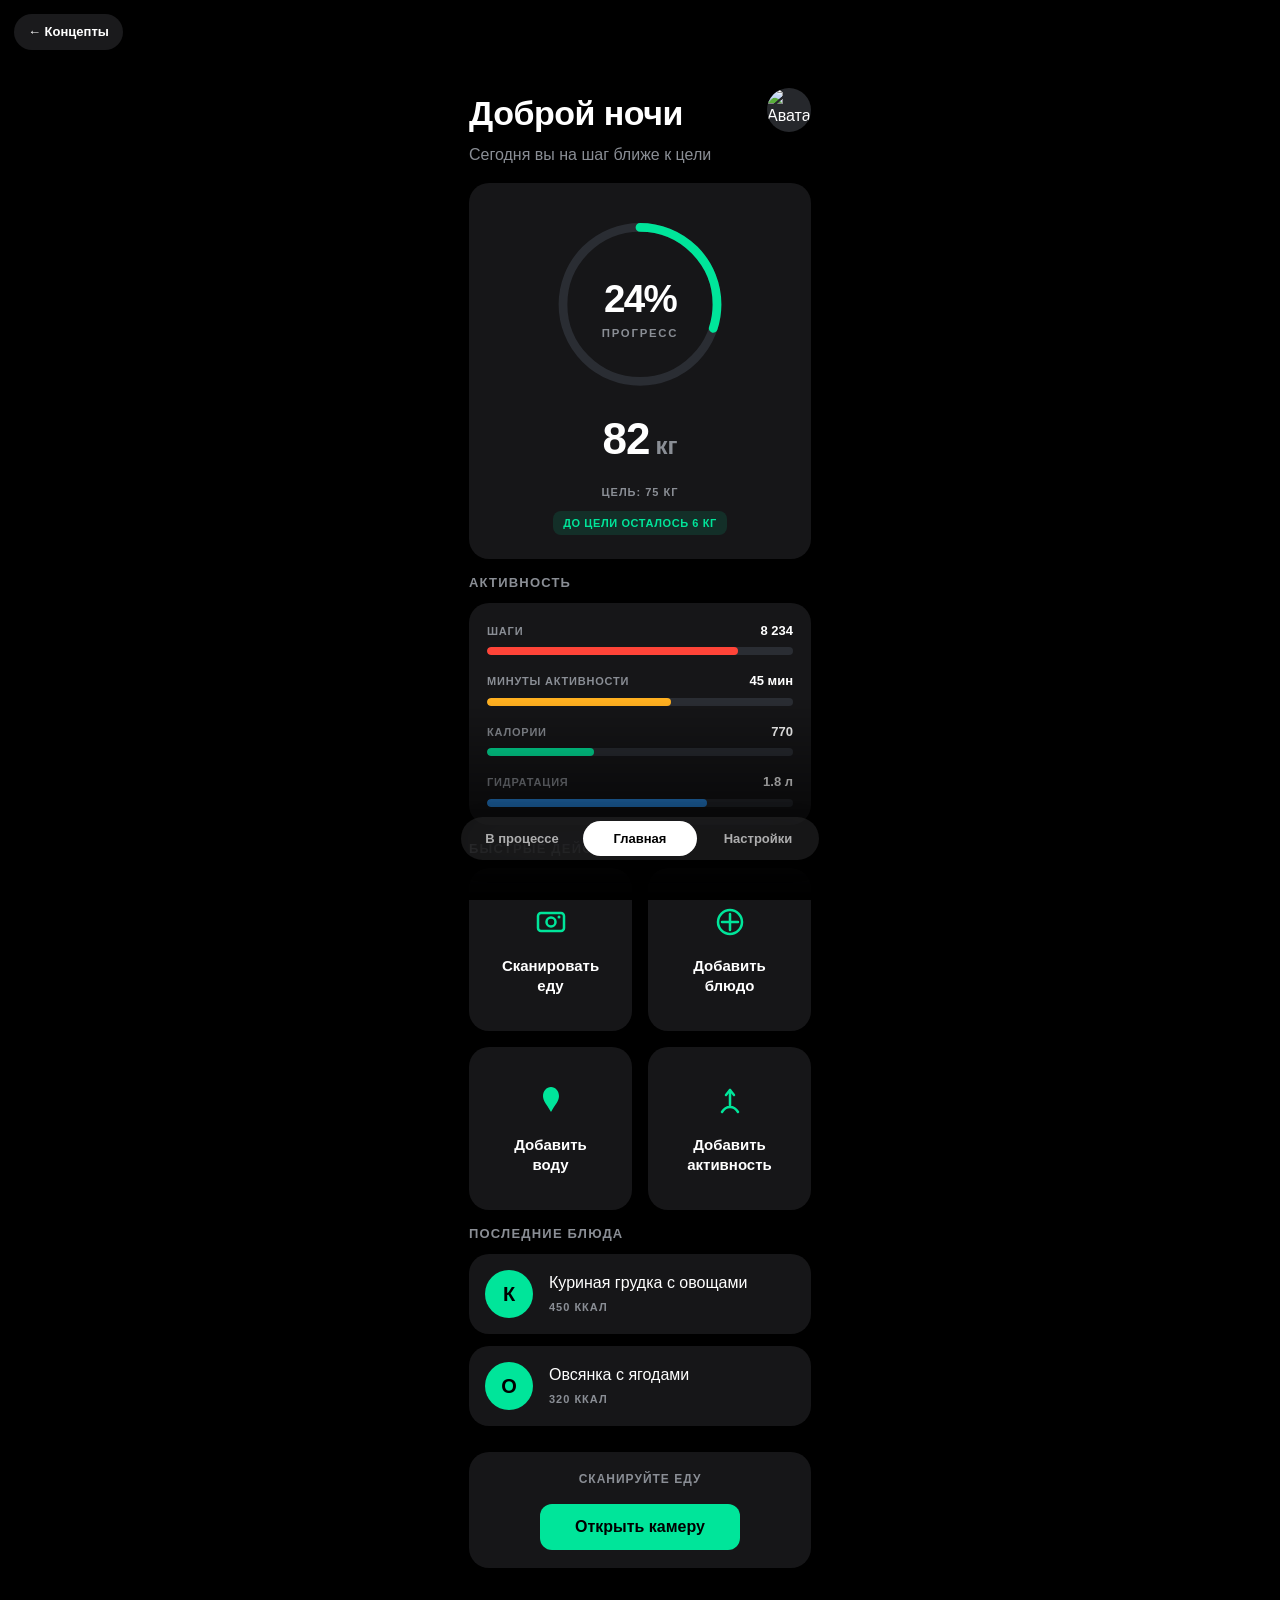
==== whoop.html @ 2851d8f7 "Add files via upload" ====
<!DOCTYPE html>
<html lang="ru">
<head>
    <meta charset="UTF-8">
    <meta name="viewport" content="width=device-width, initial-scale=1.0">
    <title>NutriMe — WHOOP</title>
    <link rel="stylesheet" href="styles.css">
    <link rel="stylesheet" href="variant-whoop.css">
</head>
<body>
    <a class="back-to-concepts" href="index.html">← Концепты</a>
    <div class="app">
        <header class="header">
            <div class="header-content">
                <div class="greeting">
                    <h1 class="large-title">Доброе утро</h1>
                    <p class="subtitle">Сегодня вы на шаг ближе к цели</p>
                </div>
                <div class="user-avatar">
                    <img src="avatar.jpg" alt="Аватар">
                </div>
            </div>
        </header>

        <main class="main-content whoop-dash" id="mainPage">
            <section class="progress-card-large card whoop-hero" onclick="openWeightModal()">
                <div class="progress-circle-large">
                    <svg width="100" height="100">
                        <circle cx="50" cy="50" r="44" class="progress-bg"></circle>
                        <circle cx="50" cy="50" r="44" class="progress-fill" data-target-progress="0"></circle>
                    </svg>
                    <div class="ring-center">
                        <div class="progress-percent-large" id="progressPercent">0%</div>
                        <div class="ring-sub">Прогресс</div>
                    </div>
                </div>
                <div class="whoop-hero-foot">
                    <div class="current-weight-large">
                        <span class="weight-number-large" id="currentWeight">82</span>
                        <span class="weight-unit-large">кг</span>
                    </div>
                    <p class="goal-text-large" id="goalWeight">Цель: 75 кг</p>
                    <p class="remaining-large">До цели осталось 7 кг</p>
                </div>
            </section>

            <section class="activity-section">
                <h2 class="title">Активность</h2>
                <div class="card whoop-zones">
                    <div class="zone-row">
                        <div class="zone-head">
                            <span class="zone-label">Шаги</span>
                            <span class="zone-val">8 234</span>
                        </div>
                        <div class="zone-track">
                            <div class="zone-fill zone-red" style="width: 82%"></div>
                        </div>
                    </div>
                    <div class="zone-row">
                        <div class="zone-head">
                            <span class="zone-label">Минуты активности</span>
                            <span class="zone-val">45 мин</span>
                        </div>
                        <div class="zone-track">
                            <div class="zone-fill zone-yellow" style="width: 60%"></div>
                        </div>
                    </div>
                    <div class="zone-row">
                        <div class="zone-head">
                            <span class="zone-label">Калории</span>
                            <span class="zone-val big-number">450</span>
                        </div>
                        <div class="zone-track">
                            <div class="zone-fill zone-green calories-progress-fill" style="width: 66%"></div>
                        </div>
                    </div>
                    <div class="zone-row">
                        <div class="zone-head">
                            <span class="zone-label">Гидратация</span>
                            <span class="zone-val hydration-text">1.8 л</span>
                        </div>
                        <div class="zone-track">
                            <div class="zone-fill zone-blue hydration-fill" style="--fill: 72%; width: 72%"></div>
                        </div>
                    </div>
                </div>
            </section>

            <section class="quick-actions">
                <h2 class="title">Быстрые действия</h2>
                <div class="actions-grid">
                    <button class="action-button">
                        <span class="action-icon">
                            <svg width="36" height="36" viewBox="0 0 36 36" fill="none">
                                <rect x="5" y="9" width="26" height="18" rx="3" stroke="currentColor" stroke-width="2.5"/>
                                <circle cx="18" cy="18" r="4.5" stroke="currentColor" stroke-width="2.5"/>
                                <circle cx="26" cy="13" r="1.5" fill="currentColor"/>
                            </svg>
                        </span>
                        <span class="action-text">Сканировать еду</span>
                    </button>
                    <button class="action-button" onclick="openMealModal()">
                        <span class="action-icon">
                            <svg width="36" height="36" viewBox="0 0 36 36" fill="none">
                                <path d="M18 10V26M10 18H26" stroke="currentColor" stroke-width="2.5" stroke-linecap="round"/>
                                <circle cx="18" cy="18" r="12" stroke="currentColor" stroke-width="2.5"/>
                            </svg>
                        </span>
                        <span class="action-text">Добавить блюдо</span>
                    </button>
                    <button class="action-button">
                        <span class="action-icon">
                            <svg width="36" height="36" viewBox="0 0 36 36" fill="none">
                                <path d="M18 4C13.5 4 10 8 10 13C10 18 13.5 21 18 29C22.5 21 26 18 26 13C26 8 22.5 4 18 4Z" fill="currentColor"/>
                            </svg>
                        </span>
                        <span class="action-text">Добавить воду</span>
                    </button>
                    <button class="action-button">
                        <span class="action-icon">
                            <svg width="36" height="36" viewBox="0 0 36 36" fill="none">
                                <path d="M14 12L18 7L22 12" stroke="currentColor" stroke-width="2.5" stroke-linecap="round" stroke-linejoin="round"/>
                                <path d="M18 7V22" stroke="currentColor" stroke-width="2.5" stroke-linecap="round"/>
                                <path d="M10 29C10 29 13 24 18 24C23 24 26 29 26 29" stroke="currentColor" stroke-width="2.5" stroke-linecap="round"/>
                            </svg>
                        </span>
                        <span class="action-text">Добавить активность</span>
                    </button>
                </div>
            </section>

            <section class="recent-meals">
                <h2 class="title">Последние блюда</h2>
                <div class="meals-list-wrapper" id="mealsListWrapper">
                    <div class="meals-list" id="mealsList"></div>
                </div>
                <button class="show-more-meals" id="showMoreMeals" style="display: none;" onclick="toggleMealsList()">
                    <svg class="show-more-chevron" id="showMoreChevron" width="24" height="24" viewBox="0 0 24 24" fill="none">
                        <path d="M6 9L12 15L18 9" stroke="currentColor" stroke-width="2.5" stroke-linecap="round" stroke-linejoin="round"/>
                    </svg>
                </button>
            </section>

            <section class="scanner-card card">
                <div class="card-content center">
                    <h2 class="headline">Сканируйте еду</h2>
                    <button class="primary-button">Открыть камеру</button>
                </div>
            </section>
        </main>

        <main class="main-content settings-page" id="settingsPage" style="display: none;">
            <section class="settings-section">
                <h2 class="title">Настройки</h2>
                <div class="card settings-card">
                    <div class="setting-item">
                        <div class="setting-info">
                            <p class="headline">Язык</p>
                            <p class="caption">Выберите язык интерфейса</p>
                        </div>
                        <div class="custom-select" id="languageCustomSelect">
                            <div class="custom-select-trigger">
                                <span class="custom-select-value">Русский</span>
                            </div>
                            <div class="custom-select-options">
                                <div class="custom-select-option selected" data-value="ru">Русский</div>
                                <div class="custom-select-option" data-value="en">Английский</div>
                            </div>
                        </div>
                    </div>
                </div>
                <div class="card settings-card">
                    <div class="setting-item">
                        <div class="setting-info">
                            <p class="headline">Тема</p>
                            <p class="caption">Выберите тему оформления</p>
                        </div>
                        <div class="custom-select" id="themeCustomSelect">
                            <div class="custom-select-trigger">
                                <span class="custom-select-value">Темная</span>
                            </div>
                            <div class="custom-select-options">
                                <div class="custom-select-option" data-value="light">Светлая</div>
                                <div class="custom-select-option selected" data-value="dark">Темная</div>
                            </div>
                        </div>
                    </div>
                </div>
                <div class="card settings-card">
                    <div class="setting-item">
                        <div class="setting-info">
                            <p class="headline">О приложении</p>
                            <p class="caption">NutriMe v1.0</p>
                        </div>
                    </div>
                </div>
            </section>
        </main>

        <nav class="bottom-nav">
            <button class="nav-button" data-page="progress"><span class="nav-text">In progress</span></button>
            <button class="nav-button active" data-page="main"><span class="nav-text">Main</span></button>
            <button class="nav-button" data-page="settings"><span class="nav-text">Settings</span></button>
        </nav>

        <div class="gradient-fade" id="gradientFade"></div>
    </div>

    <div class="modal" id="weightModal" style="display: none;">
        <div class="modal-content">
            <h2 class="modal-title">Обновить вес</h2>
            <div class="input-group">
                <label class="input-label">Начальный вес (кг)</label>
                <input type="number" id="inputStartWeight" class="input-field" placeholder="85">
            </div>
            <div class="input-group">
                <label class="input-label">Текущий вес (кг)</label>
                <input type="number" id="inputCurrentWeight" class="input-field" placeholder="82">
            </div>
            <div class="input-group">
                <label class="input-label">Целевой вес (кг)</label>
                <input type="number" id="inputGoalWeight" class="input-field" placeholder="75">
            </div>
            <div class="modal-buttons">
                <button class="modal-button secondary" onclick="closeWeightModal()">Отмена</button>
                <button class="modal-button primary" onclick="saveWeight()">Сохранить</button>
            </div>
        </div>
    </div>

    <div class="modal" id="mealModal" style="display: none;">
        <div class="modal-content">
            <h2 class="modal-title">Добавить блюдо</h2>
            <div class="input-group">
                <label class="input-label">Название блюда</label>
                <input type="text" id="inputMealName" class="input-field" placeholder="Овсянка с ягодами">
            </div>
            <div class="input-group">
                <label class="input-label">Калории (ккал)</label>
                <input type="number" id="inputMealCalories" class="input-field" placeholder="320">
            </div>
            <div class="input-group">
                <label class="input-label">Фото (необязательно)</label>
                <div class="photo-upload-wrapper">
                    <input type="file" id="inputMealPhoto" class="photo-input" accept="image/*" onchange="previewMealPhoto(event)">
                    <label for="inputMealPhoto" class="photo-upload-label">
                        <div class="photo-preview" id="photoPreview">
                            <svg width="32" height="32" viewBox="0 0 32 32" fill="none">
                                <path d="M16 10V22M10 16H22" stroke="currentColor" stroke-width="2" stroke-linecap="round"/>
                            </svg>
                            <span class="photo-upload-text">Добавить фото</span>
                        </div>
                    </label>
                </div>
            </div>
            <div class="modal-buttons">
                <button class="modal-button secondary" onclick="closeMealModal()">Отмена</button>
                <button class="modal-button primary" onclick="saveMeal()">Добавить</button>
            </div>
        </div>
    </div>

    <script src="script.js"></script>
    <script>
        (function () {
            const p = {
                '--bg-primary': '#000000', '--bg-card': '#161618',
                '--text-primary': '#FFFFFF', '--text-secondary': '#8A8E95',
                '--accent': '#00E59A', '--divider': '#26282C',
                '--nav-bg': 'rgba(255,255,255,0.08)',
                '--shadow-sm': 'none',
                '--shadow-md': '0 8px 30px rgba(0,0,0,0.6)'
            };
            for (const k in p) document.documentElement.style.setProperty(k, p[k]);
        })();
    </script>
</body>
</html>
---- styles.css ----
* {
    margin: 0;
    padding: 0;
    box-sizing: border-box;
}

:root {
    --bg-primary: #000000;
    --bg-card: #1C1C1E;
    --text-primary: #FFFFFF;
    --text-secondary: #8E8E93;
    --accent: #30D158;
    --divider: #38383A;
    --nav-bg: rgba(0, 0, 0, 0.4);
    
    
    --shadow-sm: 0 2px 8px rgba(0, 0, 0, 0.3);
    --shadow-md: 0 4px 16px rgba(0, 0, 0, 0.5);
    
    
    --radius-sm: 12px;
    --radius-md: 16px;
    --radius-lg: 20px;
    
    
    --spacing-xs: 8px;
    --spacing-sm: 12px;
    --spacing-md: 16px;
    --spacing-lg: 24px;
    --spacing-xl: 32px;
}

@import url('https://fonts.googleapis.com/css2?family=Inter:wght@400;500;600;700&display=swap');

body {
    font-family: -apple-system, BlinkMacSystemFont, 'SF Pro Display', 'SF Pro Text', sans-serif;
    background-color: var(--bg-primary);
    color: var(--text-primary);
    line-height: 1.5;
    -webkit-font-smoothing: antialiased;
    -moz-osx-font-smoothing: grayscale;
    overflow-x: hidden;
    transition: background-color 0.3s ease-out, color 0.3s ease-out;
}

*, *::before, *::after {
    transition: background-color 0.3s ease-out, 
                color 0.3s ease-out, 
                border-color 0.3s ease-out,
                box-shadow 0.3s ease-out;
}

.large-title {
    font-size: 34px;
    font-weight: 700;
    letter-spacing: -0.5px;
}

.title {
    font-size: 28px;
    font-weight: 700;
    letter-spacing: -0.3px;
    margin-bottom: var(--spacing-md);
}

.headline {
    font-size: 20px;
    font-weight: 600;
    letter-spacing: -0.2px;
}

.body {
    font-size: 16px;
    font-weight: 400;
}

.body-large {
    font-size: 20px;
    font-weight: 600;
}

.caption {
    font-size: 13px;
    font-weight: 400;
    color: var(--text-secondary);
}

.subtitle {
    font-size: 16px;
    color: var(--text-secondary);
    margin-top: 4px;
}

.app {
    width: 100%;
    max-width: 100vw;
    margin: 0;
    min-height: 100vh;
}

@media (min-width: 391px) {
    .app {
        max-width: 390px;
        margin: 0 auto;
        box-shadow: var(--shadow-md);
    }
}

.header {
    padding: var(--spacing-xl) var(--spacing-lg);
    padding-bottom: var(--spacing-md);
}

.header-content {
    display: flex;
    justify-content: space-between;
    align-items: flex-start;
}

.user-avatar {
    width: 44px;
    height: 44px;
    border-radius: 50%;
    overflow: hidden;
    background: var(--divider);
}

.user-avatar img {
    width: 100%;
    height: 100%;
    object-fit: cover;
}

.main-content {
    padding: 0 var(--spacing-lg);
    padding-bottom: var(--spacing-xl);
    display: flex;
    flex-direction: column;
    gap: var(--spacing-lg);
}

.card {
    background: var(--bg-card);
    border-radius: var(--radius-md);
    padding: var(--spacing-lg);
    box-shadow: var(--shadow-sm);
    transition: all 0.3s cubic-bezier(0.4, 0, 0.2, 1);
}

.card:active {
    transform: scale(0.98);
}

.top-cards {
    display: grid;
    grid-template-columns: 1fr 1fr;
    gap: var(--spacing-md);
}

.card-label {
    font-size: 15px;
    font-weight: 600;
    color: var(--text-secondary);
    text-transform: uppercase;
    letter-spacing: 0.5px;
    margin-bottom: var(--spacing-md);
}

.progress-card-large {
    cursor: pointer;
}

.progress-card-large:hover {
    box-shadow: var(--shadow-md);
}

.progress-content {
    display: flex;
    justify-content: space-between;
    align-items: center;
}

.progress-info-large {
    flex: 1;
}

.weight-display {
    margin-top: var(--spacing-sm);
}

.current-weight-large {
    display: flex;
    align-items: baseline;
    gap: 6px;
    margin-bottom: var(--spacing-xs);
}

.weight-number-large {
    font-size: 48px;
    font-weight: 700;
    letter-spacing: -1px;
}

.weight-unit-large {
    font-size: 24px;
    font-weight: 600;
    color: var(--text-secondary);
}

.goal-info-large {
    margin-top: 4px;
}

.goal-text-large {
    font-size: 15px;
    color: var(--text-secondary);
    margin-bottom: 2px;
}

.remaining-large {
    font-size: 13px;
    font-weight: 600;
    color: var(--accent);
}

.progress-circle-large {
    position: relative;
    flex-shrink: 0;
}

.progress-circle-large svg {
    transform: rotate(-90deg);
}

.progress-percent-large {
    position: absolute;
    top: 50%;
    left: 50%;
    transform: translate(-50%, -50%);
    font-size: 22px;
    font-weight: 700;
    transition: opacity 0.5s ease-out;
}

.progress-circle {
    position: relative;
}

.progress-circle svg {
    transform: rotate(-90deg);
}

.progress-bg {
    fill: none;
    stroke: var(--divider);
    stroke-width: 6;
}

.progress-fill {
    fill: none;
    stroke: var(--accent);
    stroke-width: 6;
    stroke-linecap: round;
    stroke-dasharray: 276.46;
    stroke-dashoffset: 276.46;
    transition: stroke-dashoffset 1.2s cubic-bezier(0.4, 0, 0.2, 1);
}

.calories-card {
    padding: var(--spacing-lg);
}

.calories-value {
    display: flex;
    flex-direction: column;
    gap: 4px;
    margin-top: var(--spacing-sm);
    margin-bottom: var(--spacing-md);
}

.big-number {
    font-size: 40px;
    font-weight: 700;
    letter-spacing: -1px;
}

.calories-subtitle {
    font-size: 16px;
    color: var(--text-secondary);
}

.calories-progress-bar {
    width: 100%;
    height: 6px;
    background: var(--divider);
    border-radius: 3px;
    overflow: hidden;
    margin-top: var(--spacing-md);
}

.calories-progress-fill {
    height: 100%;
    background: var(--accent);
    border-radius: 3px;
    transition: width 0.6s cubic-bezier(0.4, 0, 0.2, 1);
}

.hydration-card {
    padding: var(--spacing-lg);
}

.hydration-value {
    display: flex;
    align-items: center;
    gap: var(--spacing-sm);
    margin-top: var(--spacing-sm);
    margin-bottom: var(--spacing-md);
}

.hydration-icon {
    display: flex;
    align-items: center;
    justify-content: center;
    color: var(--accent);
}

.hydration-icon svg {
    width: 28px;
    height: 28px;
}

.hydration-text {
    font-size: 28px;
    font-weight: 700;
}

.hydration-goal {
    font-size: 16px;
    color: var(--text-secondary);
}

.hydration-bar {
    width: 100%;
    height: 8px;
    background: var(--divider);
    border-radius: 4px;
    overflow: hidden;
}

.hydration-fill {
    width: var(--fill);
    height: 100%;
    background: var(--accent);
    border-radius: 4px;
    transition: width 0.6s cubic-bezier(0.4, 0, 0.2, 1);
}

.activity-grid {
    display: grid;
    grid-template-columns: repeat(3, 1fr);
    gap: var(--spacing-sm);
    margin-top: var(--spacing-md);
}

.activity-card {
    text-align: center;
    padding: var(--spacing-md);
}

.activity-card .caption {
    margin-bottom: var(--spacing-xs);
}

.activity-card .body-large {
    font-size: 18px;
    font-weight: 600;
    color: var(--text-primary);
}

.actions-grid {
    display: grid;
    grid-template-columns: repeat(2, 1fr);
    gap: var(--spacing-md);
}

.action-button {
    background: var(--bg-card);
    border: none;
    border-radius: var(--radius-md);
    padding: var(--spacing-xl);
    display: flex;
    flex-direction: column;
    align-items: center;
    justify-content: center;
    gap: var(--spacing-md);
    cursor: pointer;
    box-shadow: var(--shadow-sm);
    transition: all 0.3s cubic-bezier(0.4, 0, 0.2, 1);
    aspect-ratio: 1;
}

.action-button:hover {
    transform: translateY(-2px);
    box-shadow: var(--shadow-md);
}

.action-button:active {
    transform: scale(0.96);
}

.action-icon {
    display: flex;
    align-items: center;
    justify-content: center;
    color: var(--accent);
}

.action-icon svg {
    width: 36px;
    height: 36px;
}

.action-text {
    font-size: 15px;
    font-weight: 600;
    text-align: center;
    color: var(--text-primary);
    line-height: 1.3;
}

.meals-list-wrapper {
    position: relative;
    overflow: hidden;
    transition: max-height 0.6s ease-in-out;
}

.meals-list-wrapper.collapsed::after {
    content: '';
    position: absolute;
    bottom: 0;
    left: 0;
    right: 0;
    height: 80px;
    background: linear-gradient(to bottom, transparent, var(--bg-primary));
    pointer-events: none;
    opacity: 1;
    transition: opacity 0.3s ease-out;
}

.meals-list-wrapper.expanded::after {
    opacity: 0;
}

.meals-list {
    display: flex;
    flex-direction: column;
    gap: 0;
}

.meal-item {
    background: var(--bg-card);
    border-radius: var(--radius-md);
    display: flex;
    gap: var(--spacing-md);
    align-items: center;
    box-shadow: var(--shadow-sm);
    overflow: hidden;
    opacity: 1;
    padding: var(--spacing-md);
    margin-bottom: var(--spacing-sm);
    cursor: pointer;
    transition: transform 0.2s ease-out;
}

.meal-item:active {
    transform: scale(0.98);
}

.meal-item.deleting {
    pointer-events: none;
}

.meal-photo {
    width: 48px;
    height: 48px;
    border-radius: 50%;
    background: var(--accent);
    flex-shrink: 0;
    display: flex;
    align-items: center;
    justify-content: center;
    font-size: 20px;
    font-weight: 700;
    color: white;
    overflow: hidden;
    position: relative;
}

.meal-photo img {
    width: 100%;
    height: 100%;
    object-fit: cover;
    position: absolute;
    top: 0;
    left: 0;
}

.meal-info {
    flex: 1;
    min-width: 0;
}

.meal-info .body {
    margin-bottom: 4px;
    overflow: hidden;
    text-overflow: ellipsis;
    white-space: nowrap;
}

.show-more-meals {
    background: var(--bg-card);
    border: 2px solid var(--divider);
    border-radius: var(--radius-md);
    padding: var(--spacing-md);
    color: var(--accent);
    cursor: pointer;
    transition: background 0.3s ease, transform 0.2s ease, border-color 0.3s ease;
    margin-top: var(--spacing-sm);
    width: 100%;
    display: flex;
    align-items: center;
    justify-content: center;
}

.show-more-meals:hover {
    background: var(--bg-primary);
}

.show-more-meals:active {
    transform: scale(0.98);
}

.show-more-chevron {
    color: var(--accent);
    transition: transform 0.4s cubic-bezier(0.4, 0, 0.2, 1);
}

.show-more-meals.expanded .show-more-chevron {
    transform: rotate(180deg);
}

.meal-info {
    flex: 1;
}

.meal-info .body {
    margin-bottom: 4px;
}

.scanner-card {
    text-align: center;
    padding: var(--spacing-xl);
}

.center {
    display: flex;
    flex-direction: column;
    align-items: center;
    gap: var(--spacing-md);
}

.primary-button {
    background: var(--accent);
    color: white;
    border: none;
    border-radius: 12px;
    padding: 14px 32px;
    font-size: 16px;
    font-weight: 600;
    cursor: pointer;
    transition: all 0.2s cubic-bezier(0.4, 0, 0.2, 1);
    min-width: 200px;
}

.primary-button:hover {
    opacity: 0.9;
    transform: scale(1.02);
}

.primary-button:active {
    transform: scale(0.98);
}

@media (min-width: 391px) {
    .app {
        box-shadow: var(--shadow-md);
    }
}

.gradient-fade {
    position: fixed;
    bottom: 0;
    left: 0;
    right: 0;
    height: 200px;
    background: linear-gradient(to top, var(--bg-primary) 0%, transparent 100%);
    pointer-events: none;
    opacity: 1;
    transition: opacity 0.3s ease;
    z-index: 10;
}

.gradient-fade.hidden {
    opacity: 0;
}

.fade-in-on-scroll {
    opacity: 0;
    transform: translateY(20px);
    transition: opacity 0.5s ease-out,
                transform 0.5s ease-out;
}

.fade-in-visible {
    opacity: 1 !important;
    transform: translateY(0) !important;
}

html {
    scroll-behavior: smooth;
}

@media (prefers-reduced-motion: reduce) {
    html {
        scroll-behavior: auto;
    }
    
    .fade-in-on-scroll {
        transition: none;
        opacity: 1;
        transform: translateY(0);
    }
}

@media (hover: none) {
    .action-button:hover {
        transform: none;
    }
}

.modal {
    position: fixed;
    top: 0;
    left: 0;
    width: 100%;
    height: 100%;
    background: rgba(0, 0, 0, 0.4);
    backdrop-filter: blur(0px);
    -webkit-backdrop-filter: blur(0px);
    display: flex;
    align-items: center;
    justify-content: center;
    z-index: 1000;
    opacity: 0;
    pointer-events: none;
    transition: opacity 0.3s cubic-bezier(0.4, 0, 0.2, 1),
                backdrop-filter 0.3s cubic-bezier(0.4, 0, 0.2, 1);
}

.modal.active {
    opacity: 1;
    pointer-events: all;
    backdrop-filter: blur(20px);
    -webkit-backdrop-filter: blur(20px);
}

.modal-content {
    background: var(--bg-card);
    border-radius: var(--radius-lg);
    padding: var(--spacing-xl);
    width: 90%;
    max-width: 400px;
    box-shadow: 0 20px 60px rgba(0, 0, 0, 0.3);
    transform: scale(0.92) translateY(20px);
    opacity: 0;
    transition: transform 0.35s cubic-bezier(0.34, 1.56, 0.64, 1),
                opacity 0.25s cubic-bezier(0.4, 0, 0.2, 1);
}

.modal.active .modal-content {
    transform: scale(1) translateY(0);
    opacity: 1;
}

.modal-title {
    font-size: 24px;
    font-weight: 700;
    margin-bottom: var(--spacing-lg);
    text-align: center;
}

.input-group {
    margin-bottom: var(--spacing-lg);
}

.input-label {
    display: block;
    font-size: 13px;
    font-weight: 600;
    color: var(--text-secondary);
    margin-bottom: var(--spacing-xs);
    text-transform: uppercase;
    letter-spacing: 0.5px;
}

.input-field {
    width: 100%;
    padding: 14px 16px;
    font-size: 17px;
    font-weight: 400;
    background: var(--bg-primary);
    border: 2px solid transparent;
    border-radius: 12px;
    color: var(--text-primary);
    font-family: inherit;
    transition: all 0.2s ease;
}

.input-field:focus {
    outline: none;
    border-color: var(--accent);
    background: var(--bg-card);
}

.input-field::placeholder {
    color: var(--text-secondary);
}

.input-field[type="number"]::-webkit-outer-spin-button,
.input-field[type="number"]::-webkit-inner-spin-button {
    -webkit-appearance: none;
    margin: 0;
}

.input-field[type="number"] {
    -moz-appearance: textfield;
}

.photo-upload-wrapper {
    position: relative;
}

.photo-input {
    display: none;
}

.photo-upload-label {
    display: block;
    cursor: pointer;
}

.photo-preview {
    width: 100%;
    height: 120px;
    background: var(--bg-primary);
    border: 2px dashed var(--text-secondary);
    border-radius: 12px;
    display: flex;
    flex-direction: column;
    align-items: center;
    justify-content: center;
    gap: 8px;
    color: var(--text-secondary);
    transition: all 0.2s ease;
    overflow: hidden;
    position: relative;
}

.photo-preview:hover {
    border-color: var(--accent);
    color: var(--accent);
}

.photo-preview.has-image {
    border-style: solid;
    border-color: var(--accent);
    padding: 0;
}

.photo-preview img {
    width: 100%;
    height: 100%;
    object-fit: cover;
    border-radius: 10px;
}

.photo-upload-text {
    font-size: 14px;
    font-weight: 500;
}

.photo-preview svg {
    color: var(--text-secondary);
}

.photo-preview:hover svg {
    color: var(--accent);
}

.photo-preview.has-image svg,
.photo-preview.has-image .photo-upload-text {
    display: none;
}

.modal-buttons {
    display: grid;
    grid-template-columns: 1fr 1fr;
    gap: var(--spacing-md);
    margin-top: var(--spacing-xl);
}

.modal-button {
    padding: 14px 24px;
    font-size: 16px;
    font-weight: 600;
    border: none;
    border-radius: 12px;
    cursor: pointer;
    transition: all 0.2s cubic-bezier(0.4, 0, 0.2, 1);
    font-family: inherit;
}

.modal-button.primary {
    background: var(--accent);
    color: white;
}

.modal-button.primary:hover {
    opacity: 0.9;
    transform: scale(1.02);
}

.modal-button.primary:active {
    transform: scale(0.98);
}

.modal-button.secondary {
    background: var(--bg-primary);
    color: var(--text-primary);
}

.modal-button.secondary:hover {
    background: var(--divider);
}

.modal-button.secondary:active {
    transform: scale(0.98);
}

.toast {
    position: fixed;
    top: 60px;
    left: 50%;
    transform: translateX(-50%) translateY(-100px);
    background: var(--bg-card);
    color: var(--text-primary);
    padding: 16px 24px;
    border-radius: 16px;
    box-shadow: 0 8px 32px rgba(0, 0, 0, 0.2);
    font-size: 15px;
    font-weight: 500;
    z-index: 10000;
    opacity: 0;
    pointer-events: none;
    transition: transform 0.5s cubic-bezier(0.34, 1.56, 0.64, 1),
                opacity 0.5s ease-out;
    max-width: 90%;
    width: auto;
    text-align: center;
    backdrop-filter: blur(20px);
    -webkit-backdrop-filter: blur(20px);
}

.toast.show {
    transform: translateX(-50%) translateY(0);
    opacity: 1;
}

.bottom-nav {
    position: fixed;
    bottom: 40px;
    left: 50%;
    transform: translateX(-50%);
    background: rgba(120, 120, 128, 0.18);
    backdrop-filter: blur(20px);
    -webkit-backdrop-filter: blur(20px);
    border: none;
    border-radius: 30px;
    display: flex;
    justify-content: space-around;
    align-items: center;
    padding: 4px;
    gap: 4px;
    z-index: 100;
    width: calc(100% - 32px);
    max-width: 540px;
    box-shadow: 0 4px 20px rgba(0, 0, 0, 0.15);
}

@media (min-width: 391px) {
    .bottom-nav {
        width: calc(390px - 32px);
    }
}

.nav-button {
    background: transparent;
    border: none;
    border-radius: 24px;
    padding: 10px 16px;
    font-size: 13px;
    font-weight: 600;
    color: var(--text-primary);
    opacity: 0.65;
    cursor: pointer;
    transition: all 0.25s ease;
    flex: 1;
    font-family: inherit;
    white-space: nowrap;
    min-width: 0;
    text-align: center;
    display: flex;
    align-items: center;
    justify-content: center;
}

.nav-button:hover {
    opacity: 0.85;
}

.nav-button.active {
    background: var(--accent);
    color: #fff;
    opacity: 1;
}

.nav-button:active {
    transform: scale(0.96);
}

.nav-text {
    font-size: 13px;
    font-family: inherit;
}

body {
    padding-bottom: 100px;
}

.settings-page {
    display: flex;
    flex-direction: column;
    gap: var(--spacing-lg);
}

.settings-section {
    display: flex;
    flex-direction: column;
    gap: var(--spacing-md);
}

.settings-card {
    padding: 0;
    overflow: visible;
}

.setting-item {
    display: flex;
    justify-content: space-between;
    align-items: center;
    padding: var(--spacing-lg);
    gap: var(--spacing-md);
    overflow: visible;
}

.setting-info {
    flex: 1;
}

.setting-info .headline {
    margin-bottom: 4px;
    font-size: 17px;
}

.setting-info .caption {
    font-size: 13px;
    color: var(--text-secondary);
}

.setting-select {
    padding: 10px 16px;
    font-size: 16px;
    font-weight: 400;
    background: var(--bg-primary);
    border: 2px solid var(--divider);
    border-radius: 10px;
    color: var(--text-primary);
    font-family: inherit;
    cursor: pointer;
    transition: all 0.2s ease;
}

.setting-select:focus {
    outline: none;
    border-color: var(--accent);
}

.setting-select:hover {
    background: var(--bg-card);
}

.custom-select {
    position: relative;
    width: auto;
    min-width: 140px;
    border: 2px solid var(--accent);
    border-radius: 10px;
    background: transparent;
    overflow: hidden;
    transition: all 0.4s cubic-bezier(0.4, 0, 0.2, 1);
}

.custom-select.open {
    border-radius: 10px;
}

.custom-select-trigger {
    padding: 10px 36px 10px 16px;
    font-size: 16px;
    font-weight: 400;
    background: transparent;
    border: none;
    color: var(--accent);
    font-family: inherit;
    cursor: pointer;
    transition: all 0.2s ease;
    display: flex;
    align-items: center;
    justify-content: space-between;
    gap: 12px;
    width: 100%;
}

.custom-select-trigger:hover {
    opacity: 0.8;
}

.custom-select-trigger::after {
    content: '';
    width: 12px;
    height: 8px;
    background-image: url("data:image/svg+xml,%3Csvg width='12' height='8' viewBox='0 0 12 8' fill='none' xmlns='http://www.w3.org/2000/svg'%3E%3Cpath d='M1 1L6 6L11 1' stroke='%2330D158' stroke-width='2' stroke-linecap='round' stroke-linejoin='round'/%3E%3C/svg%3E");
    background-repeat: no-repeat;
    background-position: center;
    flex-shrink: 0;
    transition: transform 0.3s ease;
}

.custom-select.open .custom-select-trigger::after {
    transform: rotate(180deg);
}

.custom-select-options {
    max-height: 0;
    overflow: hidden;
    transition: max-height 0.4s cubic-bezier(0.4, 0, 0.2, 1);
}

.custom-select.open .custom-select-options {
    max-height: 200px;
}

.custom-select-option {
    padding: 10px 16px;
    font-size: 16px;
    font-weight: 400;
    font-style: italic;
    color: var(--text-secondary);
    cursor: pointer;
    border-top: 1px solid var(--divider);
    transition: all 0.2s ease;
    background: transparent;
}

.custom-select-option:hover {
    background: rgba(48, 209, 88, 0.1);
    color: var(--text-primary);
}

.custom-select-option.selected {
    display: none;
}

.theme-indicator {
    padding: 8px 16px;
    background: var(--bg-primary);
    border-radius: 10px;
}

.theme-indicator .caption {
    color: var(--text-secondary);
}

.page-visible {
    opacity: 1 !important;
    transform: translateY(0) !important;
}

.page-hidden {
    opacity: 0 !important;
    transform: translateY(20px) !important;
}

.back-to-concepts {
    position: fixed;
    top: 14px;
    left: 14px;
    z-index: 9999;
    padding: 8px 14px;
    border-radius: 20px;
    background: rgba(120, 120, 128, 0.22);
    backdrop-filter: blur(20px);
    -webkit-backdrop-filter: blur(20px);
    color: var(--text-primary);
    font-size: 13px;
    font-weight: 600;
    text-decoration: none;
    transition: opacity 0.2s ease;
}

.back-to-concepts:hover {
    opacity: 0.7;
}

body {
    padding-top: 56px;
}
---- variant-whoop.css ----
/* ============================================
   КОНЦЕПТ: WHOOP — тёмный дашборд
   Серые карточки на чёрном, толстые кольца с круглыми концами,
   мелкие капс-лейблы, крупные белые числа, зелёные статусы.
   ============================================ */

:root {
    --radius-sm: 14px;
    --radius-md: 20px;
    --radius-lg: 24px;
}

body {
    font-family: 'Inter', -apple-system, BlinkMacSystemFont, sans-serif;
}

/* Плотная дашборд-компоновка */
.main-content {
    gap: 14px;
}

/* Серые карточки на чёрном — без обводок и теней */
.card {
    background: var(--bg-card);
    border: none;
    box-shadow: none;
    border-radius: 20px;
    padding: 18px;
}

/* Заголовки секций — мелкий капс с трекингом (как "WOMEN'S HORMONAL INSIGHTS") */
.title {
    text-transform: uppercase;
    letter-spacing: 1.2px;
    font-size: 13px;
    font-weight: 700;
    color: var(--text-secondary);
    margin-bottom: 10px;
}

/* Мелкие капс-лейблы */
.card-label,
.caption,
.calories-subtitle,
.hydration-goal,
.goal-text-large,
.headline {
    text-transform: uppercase;
    letter-spacing: 1px;
    font-size: 11px;
    font-weight: 600;
    color: var(--text-secondary);
}

.headline {
    font-size: 12px;
}

/* Крупные жирные белые числа */
.weight-number-large {
    font-size: 44px;
    font-weight: 800;
    letter-spacing: -1px;
    font-variant-numeric: tabular-nums;
}

.big-number,
.hydration-text {
    font-weight: 800;
    letter-spacing: -1px;
    font-variant-numeric: tabular-nums;
}

.progress-percent-large {
    font-weight: 800;
    letter-spacing: -1px;
}

/* ===== HERO: большое толстое кольцо, число+подпись ВНУТРИ ===== */
.whoop-hero {
    display: flex;
    flex-direction: column;
    align-items: center;
    padding: 28px 18px 24px;
}

.whoop-hero .progress-circle-large {
    transform: scale(1.75);
    margin: 46px 0 42px;
}

.whoop-hero .progress-circle-large .progress-bg {
    stroke: #2A2D33;
    stroke-width: 5;
}

.whoop-hero .progress-circle-large .progress-fill {
    stroke-width: 5;
    stroke-linecap: round;
}

/* Центр кольца — число + подпись */
.ring-center {
    position: absolute;
    top: 50%;
    left: 50%;
    transform: translate(-50%, -50%);
    text-align: center;
    width: 72px;
}

.whoop-hero .progress-percent-large {
    position: static;
    transform: none;
    font-size: 22px;
    font-weight: 800;
    letter-spacing: -1px;
    line-height: 1;
}

.ring-sub {
    font-size: 6.5px;
    text-transform: uppercase;
    letter-spacing: 1px;
    color: var(--text-secondary);
    font-weight: 700;
    margin-top: 3px;
}

/* ===== Зональные полоски активности (как зоны пульса WHOOP) ===== */
.whoop-zones {
    display: flex;
    flex-direction: column;
    gap: 16px;
    padding: 18px;
}

.zone-row {
    display: flex;
    flex-direction: column;
    gap: 7px;
}

.zone-head {
    display: flex;
    justify-content: space-between;
    align-items: baseline;
}

.zone-label {
    text-transform: uppercase;
    letter-spacing: 0.8px;
    font-size: 11px;
    font-weight: 600;
    color: var(--text-secondary);
}

.zone-val {
    font-size: 13px;
    font-weight: 700;
    color: var(--text-primary);
    font-variant-numeric: tabular-nums;
}

/* Нормализуем значения, у которых есть классы из script.js */
.whoop-zones .big-number,
.whoop-zones .hydration-text {
    font-size: 13px;
    font-weight: 700;
    letter-spacing: 0;
    color: var(--text-primary);
}

.zone-track {
    height: 8px;
    border-radius: 4px;
    background: #2A2D33;
    overflow: hidden;
}

.zone-fill {
    height: 100%;
    border-radius: 4px;
    transition: width 0.8s cubic-bezier(0.4, 0, 0.2, 1);
}

.zone-fill.zone-red {
    background: #FF4438;
}

.zone-fill.zone-yellow {
    background: #FFB020;
}

/* Цветные заливки перебивают базовый акцент (.calories-progress-fill / .hydration-fill) */
.zone-fill.zone-green {
    background: #00E59A;
}

.zone-fill.zone-blue {
    background: #2E9BFF;
}

/* Подвал героя — вес и статус по центру */
.whoop-hero-foot {
    text-align: center;
    display: flex;
    flex-direction: column;
    align-items: center;
    gap: 4px;
}

.whoop-hero-foot .current-weight-large {
    justify-content: center;
}

/* Зелёный «статус» под целью — как бейдж "high" */
.remaining-large {
    display: inline-block;
    background: rgba(0, 229, 154, 0.12);
    color: var(--accent);
    text-transform: uppercase;
    letter-spacing: 0.6px;
    font-size: 11px;
    font-weight: 700;
    padding: 4px 10px;
    border-radius: 8px;
    margin-top: 4px;
}

/* 2-колоночная сетка метрик (калории + вода) */
.whoop-row {
    display: grid;
    grid-template-columns: 1fr 1fr;
    gap: 14px;
}

.whoop-row .card {
    display: flex;
    flex-direction: column;
}

.whoop-row .calories-value,
.whoop-row .hydration-value {
    display: flex;
    flex-direction: column;
    align-items: flex-start;
    gap: 2px;
    margin: 10px 0 14px;
}

.whoop-row .big-number,
.whoop-row .hydration-text {
    font-size: 30px;
}

/* Зональные бары — серая дорожка, зелёная заливка */
.calories-progress-bar,
.hydration-bar {
    background: #2A2D33;
}

.calories-progress-fill,
.hydration-fill {
    background: var(--accent);
}

/* ===== Плитки-метрики (как RESP / SPO2 / RHR внизу WHOOP) ===== */
.activity-card {
    background: var(--bg-card);
    padding: 16px 8px 14px;
    position: relative;
}

.activity-card .caption {
    display: block;
    margin-bottom: 8px;
    font-size: 10px;
    letter-spacing: 0.6px;
}

.activity-card .body-large {
    font-size: 20px;
    font-weight: 800;
    font-variant-numeric: tabular-nums;
}

/* Зелёная галочка-статус в углу плитки */
.activity-card::after {
    content: '✓';
    position: absolute;
    top: 10px;
    right: 10px;
    width: 16px;
    height: 16px;
    border-radius: 50%;
    background: var(--accent);
    color: #000;
    font-size: 10px;
    font-weight: 800;
    display: flex;
    align-items: center;
    justify-content: center;
    line-height: 1;
}

/* Иконки действий */
.action-icon {
    color: var(--accent);
}

/* Навигация — пилюля как табы WHOOP: активная белая с тёмным текстом */
.nav-button {
    font-size: 13px;
}

.nav-button.active {
    background: #FFFFFF;
    color: #000000;
}

/* Кнопки */
.primary-button,
.modal-button.primary {
    color: #000;
}

.meal-photo {
    color: #000;
}

.show-more-meals {
    border-color: var(--divider);
}
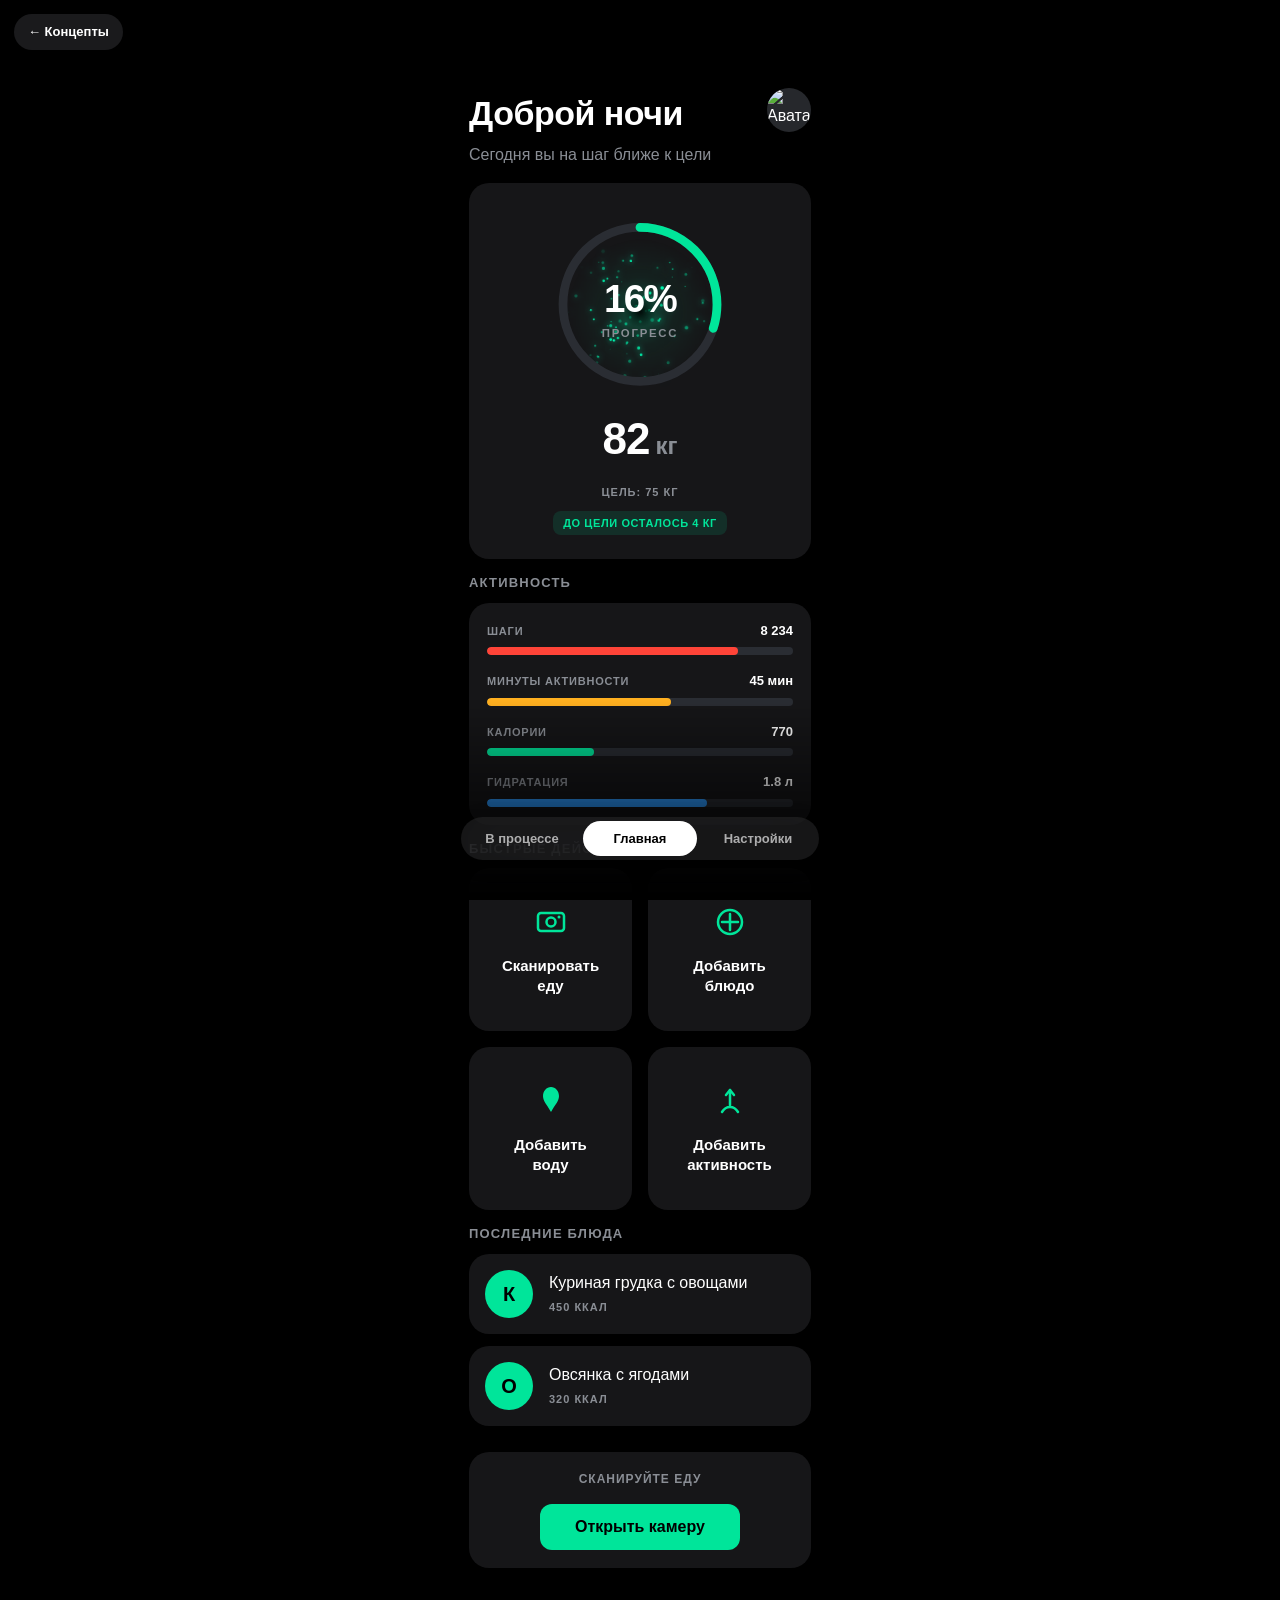
==== commit 2b976b3f: "Add files via upload" ====
--- a/whoop.html
+++ b/whoop.html
@@ -25,6 +25,7 @@
         <main class="main-content whoop-dash" id="mainPage">
             <section class="progress-card-large card whoop-hero" onclick="openWeightModal()">
                 <div class="progress-circle-large">
+                    <canvas class="ring-particles" width="220" height="220"></canvas>
                     <svg width="100" height="100">
                         <circle cx="50" cy="50" r="44" class="progress-bg"></circle>
                         <circle cx="50" cy="50" r="44" class="progress-fill" data-target-progress="0"></circle>
--- a/variant-whoop.css
+++ b/variant-whoop.css
@@ -107,6 +107,24 @@
     transform: translate(-50%, -50%);
     text-align: center;
     width: 72px;
+    z-index: 3;
+}
+
+/* Партиклы-«чёрная дыра» внутри кольца */
+.ring-particles {
+    position: absolute;
+    top: 50%;
+    left: 50%;
+    width: 100px;
+    height: 100px;
+    transform: translate(-50%, -50%);
+    pointer-events: none;
+    z-index: 1;
+}
+
+.whoop-hero .progress-circle-large svg {
+    position: relative;
+    z-index: 2;
 }
 
 .whoop-hero .progress-percent-large {
